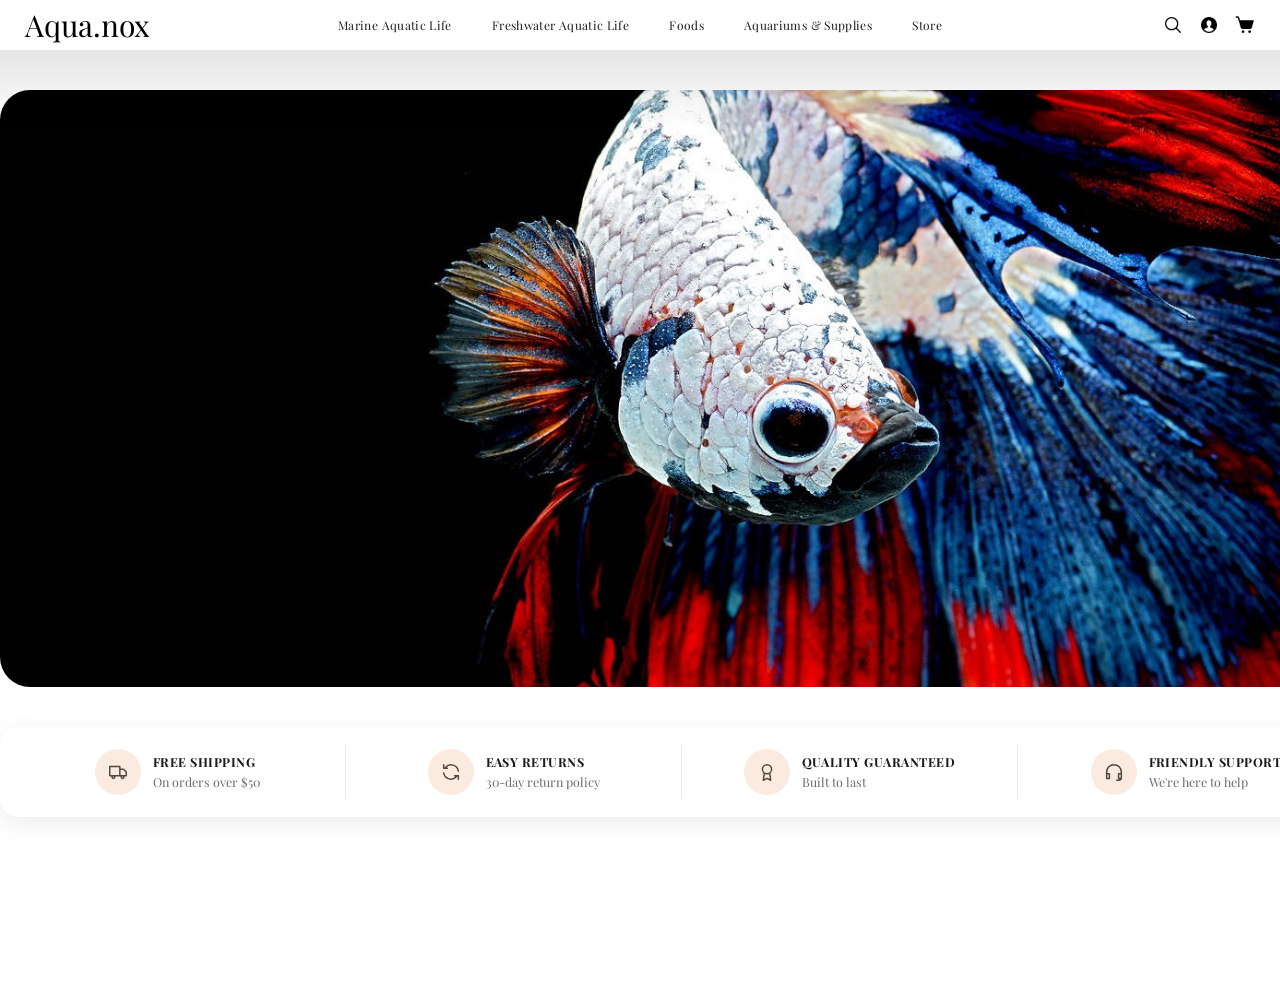
==== index.html @ 44599ef2 "name change" ====
<!DOCTYPE html>
<html lang="en">
<head>
    <link rel="preconnect" href="https://fonts.googleapis.com">
    <link rel="preconnect" href="https://fonts.gstatic.com" crossorigin>
    <link href="https://fonts.googleapis.com/css2?family=Playfair+Display:wght@400;600;700&display=swap" rel="stylesheet">
    <meta charset="UTF-8">
    <meta name="viewport" content="width=device-width, initial-scale=1.0">
    <title>Aqua.nox</title>
    <link rel="stylesheet" href="./style.css">    
</head>
<body>
    <div id="overlay"></div>
    <nav class="navbar" id="navbar">
        <div class="name" onclick="window.scrollTo({top: 50, behavior: 'smooth'})" style="cursor:none;" >
            Aqua.nox
        </div>
        <div class="menu" id="menu">
            <a href="#marine_aquatic_life">Marine Aquatic Life</a>
            <a href="#freshwater_aquatic_life">Freshwater Aquatic Life</a>
            <a href="#foods">Foods</a>
            <a href="#aquariums_and_supplies">Aquariums & Supplies</a>
            <a href="#store">Store</a>
        </div>

        <div class="contact-links">

            <a href="" target="_blank">
                <img src="images/search.png" alt="search logo" width="20" height="20">
            </a>

            <a href="" target="_blank">
                <img src="images/customer.png" alt="profile logo" width="20" height="20">
            </a>
            
            <a href="" target="_blank">
                <img src="images/cart.png" alt="cart logo" width="20" height="20">
            </a>

        </div>
    </nav>

    
    <div class="image-box">
        <img src="images/bata_background.jpg" alt="Betta fish">
    </div>


    <section class="perks">
    <div class="perk" href="shipping.html">
        <span class="perk-icon">
            <svg viewBox="0 0 24 24"><path d="M3 6h11v10H3zM14 9h4l3 3v4h-7zM7 19a1.5 1.5 0 100-3 1.5 1.5 0 000 3zM17 19a1.5 1.5 0 100-3 1.5 1.5 0 000 3z"/></svg>
        </span>
        <div class="perk-text">
            <strong>Free Shipping</strong>
            <small>On orders over $50</small>
        </div>
    </div>

    <div class="perk" href="returns.html">
        <span class="perk-icon">
            <svg viewBox="0 0 24 24"><path d="M20 11a8 8 0 00-14-4M4 4v4h4M4 13a8 8 0 0014 4M20 20v-4h-4"/></svg>
        </span>
        <div class="perk-text">
            <strong>Easy Returns</strong>
            <small>30-day return policy</small>
        </div>
    </div>

    <div class="perk" href="quality.html">
        <span class="perk-icon">
            <svg viewBox="0 0 24 24"><circle cx="12" cy="9" r="5"/><path d="M9 13.5L8 21l4-2 4 2-1-7.5"/></svg>
        </span>
        <div class="perk-text">
            <strong>Quality Guaranteed</strong>
            <small>Built to last</small>
        </div>
    </div>

    <div class="perk" href="support.html">
        <span class="perk-icon">
            <svg viewBox="0 0 24 24"><path d="M4 14v-2a8 8 0 0116 0v2M4 14h3v5H4zM17 14h3v5h-3zM20 19c0 1.5-2 2-5 2"/></svg>
        </span>
        <div class="perk-text">
            <strong>Friendly Support</strong>
            <small>We're here to help</small>
        </div>
    </div>
</section>





</body>
</html>
---- style.css ----
body{
    background-color: white;   
    margin: 0;
    padding: 0;
    /*background-image: url("images/bata_background.jpg");*/
    background-size: cover;
    background-repeat: no-repeat;
    /*background-position: top;*/
    background-attachment: fixed;
    min-height: 100vh;
    font-family: "Playfair Display", serif;
}
.navbar {
    position: fixed;               /* needed so ::after can attach to the navbar */
    background-color: rgba(255, 255, 255);
    top: 0;
    left: 0;
    right: 0; 
    z-index: 100;
    display: grid;
    grid-template-columns: 1fr auto 1fr; /* left | center | right */
    align-items: center;
    padding: 5px 25px; /* 16px 32px*/
    /*backdrop-filter: blur(8px);
    -webkit-backdrop-filter: blur(8px);*/
    /*border-bottom: 1px solid rgba(151, 151, 151);*/
}

.navbar::after {
    content: "";
    position: absolute;
    top: 100%;                           /* starts right after the padding */
    left: 0;
    width: 100%;
    height: 80px;                        /* length of the fade */
    background: linear-gradient(to bottom, rgba(0,0,0,.1), rgba(0,0,0,0));
    pointer-events: none;                /* clicks pass through */
}

.name {
    color: #000000;
    font-family:"Playfair Display", serif;
    font-size: 30px;
    font-weight: 300;
    justify-self: start;   /* keeps the logo on the left */
}

.menu {
    display: flex;
    gap: 40px;
    justify-self: center;  /* puts the menu in the middle */
}
.menu a:hover {
    font-weight: 400;
    color:#000000;
    
}

.menu a {
    color: #1D1D1F;
    mix-blend-mode: normal;      /* remove the difference blend */
    font-size: 12px;
    font-weight: 200;
    letter-spacing: 0.03em;
    text-decoration: none;
    
    /*transition: color .5s;*/
}   
.contact-links {
    display: flex;
    gap: 16px;
    align-items: center;
    justify-self: end;   /* pushes the icons to the right corner */
}

.contact-links img {
    display: block;
    transition: transform .15s;
}

.contact-links img:hover {
    transform: scale(1.1);
}

.image-box {
    width: calc(100% + 64px);
    max-width: 1800px;      /* how wide the box can get 4---*/
    aspect-ratio: 9/4; 
    /*height: 800px;         /* how tall the box is 1---*/
    margin: 90px auto 40px;     /* centers the box 100px auto */
    border-radius: 30px;
    /*background-position: top;          /* positions the box at the top of the page */
    overflow: hidden;      /* clips the image to the rounded corners */
    /*box-shadow: 0 10px 30px rgba(0, 0, 0, 0.5);  /* adds a shadow to the box */
}

.image-box img {
    width: 100%;
    height: 100%;
    object-fit: cover;     /* fills the box without stretching the photo */
    object-position: center top;
    display: block;
}






        
.perks {
    display: grid;
    grid-template-columns: repeat(4, 1fr);
    width: calc(100% + 64px);
    max-width: 1800px;
    margin: 30px auto;
    padding: 18px 10px;
    background: #fff;
    border-radius: 18px;
    box-shadow: 0 6px 24px rgba(0, 0, 0, 0.08);
}

.perk {
    text-decoration: none;     /* removes the link underline */
    color: inherit;            /* keeps your text colors, not link blue */
    display: flex;
    align-items: center;
    justify-content: center; 
    gap: 12px;
    padding: 4px 20px;
    border-right: 1px solid #ececec;   /* divider */
}

.perk:last-child {
    border-right: none;
}

.perk-icon {
    flex: none;
    display: grid;
    place-items: center;
    width: 46px;
    height: 46px;
    border-radius: 50%;
    background: #fbeadf;               /* peach circle */
}

.perk-icon svg {
    width: 22px;
    height: 22px;
    fill: none;
    stroke: #4a4a3f;
    stroke-width: 1.6;
    stroke-linecap: round;
    stroke-linejoin: round;
}

.perk-text strong {
    display: block;
    font-size: 0.78rem;
    letter-spacing: 0.04em;
    text-transform: uppercase;
    color: #1a1a1a;
}

.perk-text small {
    font-size: 0.78rem;
    color: #6b6b6b;
}

.perk:hover {
    background: #faf5f0;       /* soft highlight */
    transform: translateY(-2px);
}

.perk:hover .perk-icon {
    background: #f6d9c4;       /* icon circle gets slightly darker */
}

.perk:active {
    transform: translateY(0);  /* pressed effect */
}

.perk:focus-visible {
    outline: 3px solid #4a6b3f;  /* visible outline for keyboard users */
    outline-offset: 2px;
}

.perk-text {
    display: block;
}


/* tablet and phone: 2x2 grid, no dividers */
@media (max-width: 800px) {
    .perks {
        grid-template-columns: repeat(2, 1fr);
        gap: 16px 0;
    }
    .perk {
        border-right: none;
    }
}
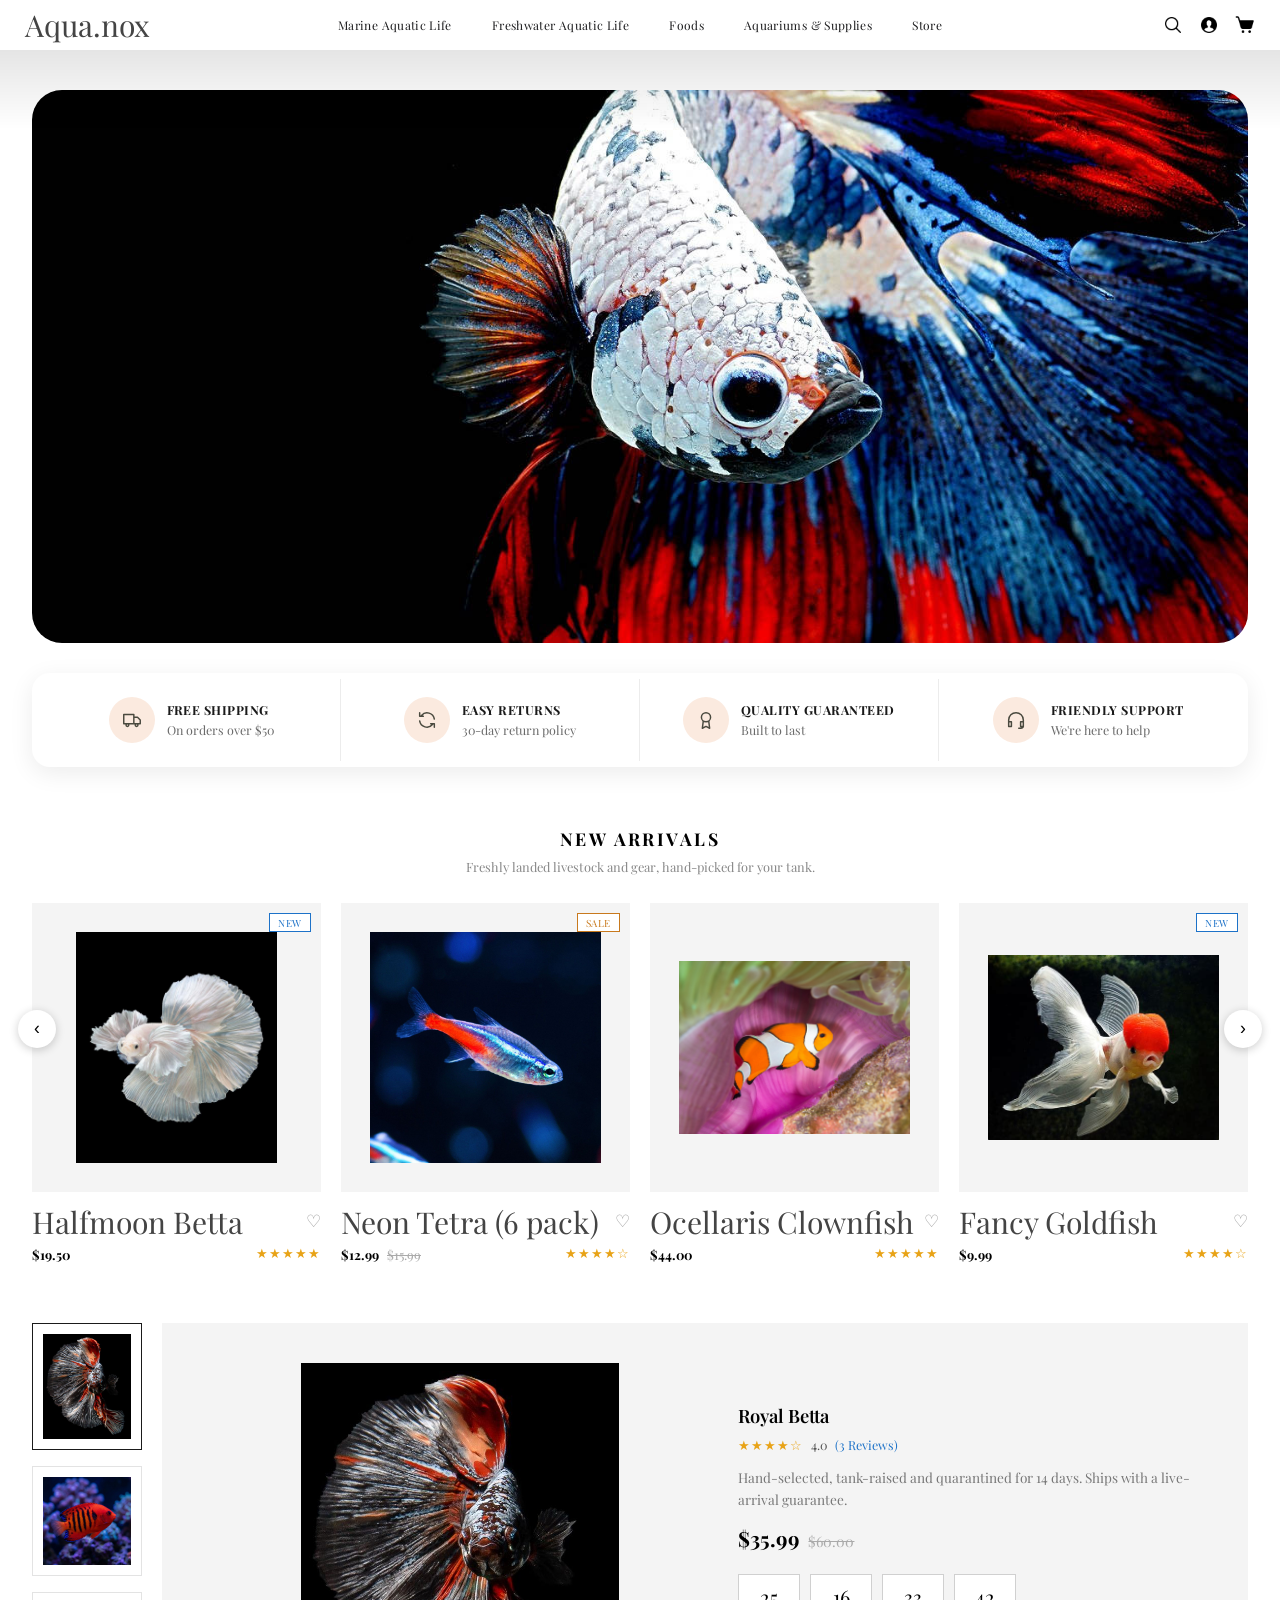
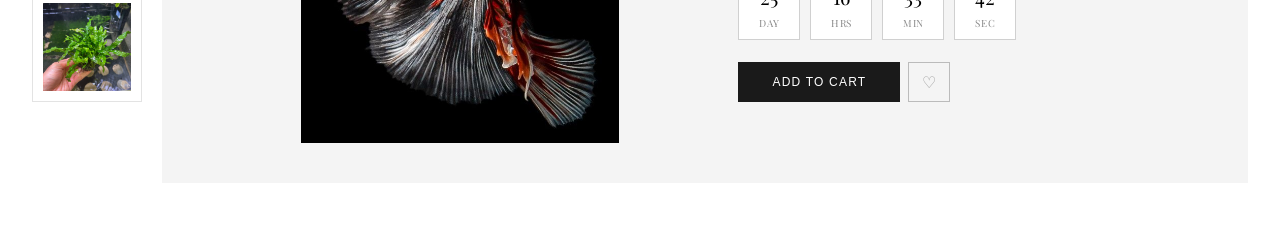
==== commit 1da781fb: "added new Arivals" ====
--- a/index.html
+++ b/index.html
@@ -47,50 +47,106 @@
 
 
     <section class="perks">
-    <div class="perk" href="shipping.html">
-        <span class="perk-icon">
-            <svg viewBox="0 0 24 24"><path d="M3 6h11v10H3zM14 9h4l3 3v4h-7zM7 19a1.5 1.5 0 100-3 1.5 1.5 0 000 3zM17 19a1.5 1.5 0 100-3 1.5 1.5 0 000 3z"/></svg>
-        </span>
-        <div class="perk-text">
-            <strong>Free Shipping</strong>
-            <small>On orders over $50</small>
+        <div class="perk" href="shipping.html">
+            <span class="perk-icon">
+                <svg viewBox="0 0 24 24"><path d="M3 6h11v10H3zM14 9h4l3 3v4h-7zM7 19a1.5 1.5 0 100-3 1.5 1.5 0 000 3zM17 19a1.5 1.5 0 100-3 1.5 1.5 0 000 3z"/></svg>
+            </span>
+            <div class="perk-text">
+                <strong>Free Shipping</strong>
+                <small>On orders over $50</small>
+            </div>
         </div>
-    </div>
 
-    <div class="perk" href="returns.html">
-        <span class="perk-icon">
-            <svg viewBox="0 0 24 24"><path d="M20 11a8 8 0 00-14-4M4 4v4h4M4 13a8 8 0 0014 4M20 20v-4h-4"/></svg>
-        </span>
-        <div class="perk-text">
-            <strong>Easy Returns</strong>
-            <small>30-day return policy</small>
+        <div class="perk" href="returns.html">
+            <span class="perk-icon">
+                <svg viewBox="0 0 24 24"><path d="M20 11a8 8 0 00-14-4M4 4v4h4M4 13a8 8 0 0014 4M20 20v-4h-4"/></svg>
+            </span>
+            <div class="perk-text">
+                <strong>Easy Returns</strong>
+                <small>30-day return policy</small>
+            </div>
         </div>
-    </div>
 
-    <div class="perk" href="quality.html">
-        <span class="perk-icon">
-            <svg viewBox="0 0 24 24"><circle cx="12" cy="9" r="5"/><path d="M9 13.5L8 21l4-2 4 2-1-7.5"/></svg>
-        </span>
-        <div class="perk-text">
-            <strong>Quality Guaranteed</strong>
-            <small>Built to last</small>
+        <div class="perk" href="quality.html">
+            <span class="perk-icon">
+                <svg viewBox="0 0 24 24"><circle cx="12" cy="9" r="5"/><path d="M9 13.5L8 21l4-2 4 2-1-7.5"/></svg>
+            </span>
+            <div class="perk-text">
+                <strong>Quality Guaranteed</strong>
+                <small>Built to last</small>
+            </div>
         </div>
-    </div>
 
-    <div class="perk" href="support.html">
-        <span class="perk-icon">
-            <svg viewBox="0 0 24 24"><path d="M4 14v-2a8 8 0 0116 0v2M4 14h3v5H4zM17 14h3v5h-3zM20 19c0 1.5-2 2-5 2"/></svg>
-        </span>
-        <div class="perk-text">
-            <strong>Friendly Support</strong>
-            <small>We're here to help</small>
+        <div class="perk" href="support.html">
+            <span class="perk-icon">
+                <svg viewBox="0 0 24 24"><path d="M4 14v-2a8 8 0 0116 0v2M4 14h3v5H4zM17 14h3v5h-3zM20 19c0 1.5-2 2-5 2"/></svg>
+            </span>
+            <div class="perk-text">
+                <strong>Friendly Support</strong>
+                <small>We're here to help</small>
+            </div>
         </div>
-    </div>
-</section>
+    </section>
 
 
 
 
 
+
+<section class="sec" id="new-arrivals">
+    <div class="head">
+        <h2>New Arrivals</h2>
+        <p>Freshly landed livestock and gear, hand-picked for your tank.</p>
+    </div>
+ 
+    <div class="carousel">
+        <button class="arrow prev" aria-label="Previous">&#8249;</button>
+        <div class="track" id="track"></div>
+        <button class="arrow next" aria-label="Next">&#8250;</button> 
+    </div>
+ 
+    <div class="spot">
+        <div class="thumbs" id="thumbs" role="tablist"></div>
+        <div class="panel">
+            <div class="pic" id="pic">
+            </div>
+            <div>
+                <h3 id="dName"></h3>
+
+                <div class="rate">
+                    <span class="stars" id="dStars"></span>
+                    <span id="dScore"></span>
+                    <a href="#" id="dRev"></a>
+                </div>
+
+
+                <p class="desc" id="dDesc"></p>
+
+                <div class="big" id="dPrice"></div>
+
+                <div class="timer" aria-label="Offer ends in">
+                    <div><b id="tD">00</b><small>DAY</small></div>
+                    <div><b id="tH">00</b><small>HRS</small></div>
+                    <div><b id="tM">00</b><small>MIN</small></div>
+                    <div><b id="tS">00</b><small>SEC</small></div>
+                </div>
+
+
+                <div class="buy">
+                    <button class="cart" type="button">Add to cart</button>
+                    <button class="ic heart" type="button" aria-label="Save">&#9825;</button>
+                </div>
+
+
+            </div>
+        </div>
+    </div>
+</section>
+    
+
+
+
+
+<script src="./script.js"></script>
 </body>
 </html>
--- a/style.css
+++ b/style.css
@@ -1,9 +1,13 @@
+
+/* 1. Put this at the very top of your CSS */
+*, *::before, *::after {
+    box-sizing: border-box;
+}
 
 body{
     background-color: white;   
     margin: 0;
     padding: 0;
-    /*background-image: url("images/bata_background.jpg");*/
     background-size: cover;
     background-repeat: no-repeat;
     /*background-position: top;*/
@@ -82,54 +86,92 @@
 .contact-links img:hover {
     transform: scale(1.1);
 }
-
-.image-box {
-    width: calc(100% + 64px);
-    max-width: 1800px;      /* how wide the box can get 4---*/
-    aspect-ratio: 9/4; 
-    /*height: 800px;         /* how tall the box is 1---*/
-    margin: 90px auto 40px;     /* centers the box 100px auto */
-    border-radius: 30px;
-    /*background-position: top;          /* positions the box at the top of the page */
-    overflow: hidden;      /* clips the image to the rounded corners */
-    /*box-shadow: 0 10px 30px rgba(0, 0, 0, 0.5);  /* adds a shadow to the box */
-}
-
 .image-box img {
     width: 100%;
-    height: 100%;
-    object-fit: cover;     /* fills the box without stretching the photo */
-    object-position: center top;
+    height: auto;
+    object-fit: initial;     /* fills the box without stretching the photo */
+    object-position:70% center;
     display: block;
 }
 
-
-
-
-
-
-        
+html, body {
+    overflow-x: hidden;              /* safety net: no sideways scrolling */
+}
+
+/* 2. Shared width, so the image and strip always match */
+.image-box,.perks {
+    width: calc(100% - 64px);        /* 32px gap on each side */
+    max-width: 1440px;
+    margin-left: auto;
+    margin-right: auto;
+}
+
+.image-box {
+    /*height: clamp(320px, 70vh, 900px);*/
+    height:auto;
+    aspect-ratio:  2.2 / 1;
+    margin-top: 90px;
+    margin-bottom: 30px;
+    border-radius: 30px;
+    overflow: hidden;
+}
+
+/* 3. The strip: 4 columns that can shrink */
 .perks {
     display: grid;
-    grid-template-columns: repeat(4, 1fr);
-    width: calc(100% + 64px);
-    max-width: 1800px;
-    margin: 30px auto;
-    padding: 18px 10px;
+    grid-template-columns: repeat(4, minmax(0, 1fr));   /* minmax(0, …) lets columns shrink */
+    margin-bottom: 30px;
+    padding: 6px 10px;
     background: #fff;
     border-radius: 18px;
     box-shadow: 0 6px 24px rgba(0, 0, 0, 0.08);
 }
 
 .perk {
-    text-decoration: none;     /* removes the link underline */
-    color: inherit;            /* keeps your text colors, not link blue */
     display: flex;
     align-items: center;
-    justify-content: center; 
+    justify-content: center;
     gap: 12px;
-    padding: 4px 20px;
-    border-right: 1px solid #ececec;   /* divider */
+    min-width: 0;                    /* allows text to wrap instead of overflowing */
+    padding: 18px 14px;
+    border-right: 1px solid #ececec;
+}
+
+.perk:last-child { border-right: none; }
+
+.perk-text strong,.perk-text small {
+    overflow-wrap: anywhere;         /* long words wrap instead of being cut off */
+}
+
+/* 4. Tablet: 2 x 2 grid */
+@media (max-width: 1000px) {
+    .perks {
+        grid-template-columns: repeat(2, minmax(0, 1fr));
+        gap: 18px 0;
+    }
+    .perk:nth-child(2) { border-right: none; }
+}
+
+/* 5. Phone: smaller image and a single column */
+@media (max-width: 600px) {
+    .image-box,
+    .perks {
+        width: calc(100% - 32px);    /* 16px gap on each side */
+    }
+    .image-box {
+        aspect-ratio: 4 / 3;
+        border-radius: 20px;
+    }
+    .perks {
+        grid-template-columns: 1fr;
+    }
+    .perk {
+        justify-content: flex-start;
+        border-right: none;
+        border-bottom: 1px solid #ececec;
+        padding: 12px 14px;
+    }
+    .perk:last-child { border-bottom: none; }
 }
 
 .perk:last-child {
@@ -170,6 +212,7 @@
 }
 
 .perk:hover {
+    border-radius: 18px;
     background: #faf5f0;       /* soft highlight */
     transform: translateY(-2px);
 }
@@ -201,4 +244,307 @@
     .perk {
         border-right: none;
     }
-}+}
+
+
+
+
+
+
+
+
+
+
+
+
+
+
+
+
+
+
+
+
+
+
+
+
+
+
+
+
+
+
+
+
+.sec{
+    width:calc(100% - 64px);
+    max-width:1440px;
+    margin:60px auto
+}
+.head{
+    text-align:center;
+    margin-bottom:28px
+}
+.head h2{
+    margin:0 0 8px;
+    font-size:1.1rem;
+    letter-spacing:.14em;
+    text-transform:uppercase
+}
+.head p{
+    margin:0 auto;
+    max-width:460px;
+    font-size:.8rem;
+    color:#888
+}
+ 
+/* product card + carousel */
+.card{
+    display:flex;
+    flex-direction:column;
+    min-width:0
+}
+.thumb{
+    position:relative;
+    aspect-ratio:1/1;
+    background:#f4f4f4;
+    display:grid;
+    place-items:center;
+    overflow:hidden
+}
+.thumb img,.thumb svg{
+    width:80%;
+    height:80%;
+    object-fit:contain;
+    transition:transform .3s
+}
+.card:hover .thumb img,.card:hover .thumb svg{
+    transform:scale(1.06)
+}
+.badge{
+    position:absolute;
+    top:10px;
+    right:10px;
+    font-size:.62rem;
+    letter-spacing:.06em;
+    padding:2px 8px;
+    border:1px solid;
+    background:#fff;
+    text-transform:uppercase
+}
+.badge.sale{
+    color:#c8791d
+}
+.badge.new{
+    color:#1d72c8
+}
+.info{
+    padding-top:10px;
+    font-size:.82rem
+}
+.row{
+    display:flex;
+    justify-content:space-between;
+    align-items:center;
+    gap:8px
+}
+.name{
+    margin:0;
+    font-weight:400;
+    color:#444
+}
+.heart{
+    border:0;
+    background:none;
+    cursor:pointer;
+    font-size:1.05rem;
+    color:#999;
+    padding:0
+}
+.heart.on{
+    color:#d6336c
+}
+.price{
+    font-weight:700;
+    margin-top:4px
+}
+.old{
+    font-weight:400;
+    color:#aaa;
+    text-decoration:line-through;
+    margin-left:8px
+}
+.stars{
+    color:#e8a317;
+    font-size:.8rem;
+    letter-spacing:1px
+}
+.carousel{
+    position:relative
+}
+
+
+
+.track{
+    display:flex;
+    gap:20px;
+    overflow-x:auto;
+    scroll-snap-type:x mandatory;
+    scroll-behavior:smooth;
+    scrollbar-width:none
+}
+.track::-webkit-scrollbar{
+    display:none
+}
+.track .card{
+    flex:0 0 calc((100% - 60px)/4);
+    scroll-snap-align:start
+}
+
+.arrow{
+    position:absolute;
+    top:35%;
+    transform:translateY(-50%);
+    width:38px;
+    height:38px;
+    border-radius:50%;
+    border:0;
+    background:#fff;
+    box-shadow:0 2px 10px rgba(0,0,0,.2);
+    cursor:pointer;
+    font-size:1.1rem;
+    z-index:2
+}
+
+.arrow.prev{
+    left:-14px
+}
+.arrow.next{
+    right:-14px
+}
+ 
+/* spotlight (deal) block */
+.spot{
+    display:grid;
+    grid-template-columns:110px 1fr;
+    gap:20px;
+    margin-top:60px
+}
+.thumbs{
+    display:flex;
+    flex-direction:column;
+    gap:16px
+}
+.t{aspect-ratio:1/1;background:#fff;
+    border:1px solid #e3e3e3;padding:10px;
+    cursor:pointer;display:grid;
+    place-items:center
+}
+.t svg,.t img{
+    width:100%;
+    height:100%;
+    object-fit:contain}
+.t[aria-selected=true]{
+    border-color:#1a1a1a
+}
+.panel{
+    background:#f4f4f4;
+    display:grid;
+    grid-template-columns:1.1fr 1fr;
+    align-items:center;
+    gap:20px;
+    padding:40px
+}
+.panel .pic{
+    display:grid;
+    place-items:center
+}
+.panel .pic svg,.panel .pic img{
+    width:min(100%,420px);
+    height:auto;
+    max-height:380px;
+    object-fit:contain
+}
+.panel h3{
+    margin:0 0 8px;
+    font-size:1.15rem;
+    font-weight:600}
+.rate{
+    font-size:.78rem;
+    color:#555;display:flex;
+    gap:8px;align-items:center
+}
+.rate a{
+    color:#1d72c8;
+    text-decoration:none
+}
+.desc{
+    font-size:.85rem;
+    line-height:1.6;
+    color:#777;
+    margin:14px 0
+}
+.big{
+    font-size:1.3rem;
+    font-weight:700
+}
+.big .old{
+    font-size:.9rem
+}
+.timer{
+    display:flex;
+    gap:10px;
+    margin:22px 0
+}
+.timer div{
+    width:62px;
+    padding:8px 0;
+    border:1px solid #d0d0d0;
+    background:#fff;
+    text-align:center}
+.timer b{
+    display:block;
+    font-size:1.25rem;
+    font-weight:400
+}
+.timer small{
+    font-size:.62rem;
+    letter-spacing:.08em;
+    color:#888}
+.buy{
+    display:flex;
+    gap:8px
+}
+.buy .cart{
+    flex:0 0 auto;
+    padding:13px 34px;
+    border:0;
+    background:#1a1a1a;
+    color:#fff;
+    font-size:.75rem;letter-spacing:.1em;text-transform:uppercase;
+    cursor:pointer
+}
+.buy .ic{
+    width:42px;border:1px solid #bbb;
+    background:none;
+    cursor:pointer;
+    font-size:1rem
+}
+ 
+@media (max-width:1000px){
+  .track .card{flex-basis:calc((100% - 20px)/2)}
+  .spot{grid-template-columns:1fr}
+  .thumbs{flex-direction:row}
+  .t{width:90px}
+.panel{
+    grid-template-columns:1fr;
+    padding:24px
+}
+}
+@media (max-width:600px){
+  .sec{width:calc(100% - 32px)}
+  .track .card{flex-basis:72%}
+  .arrow{display:none}
+  .timer div{width:54px}
+}
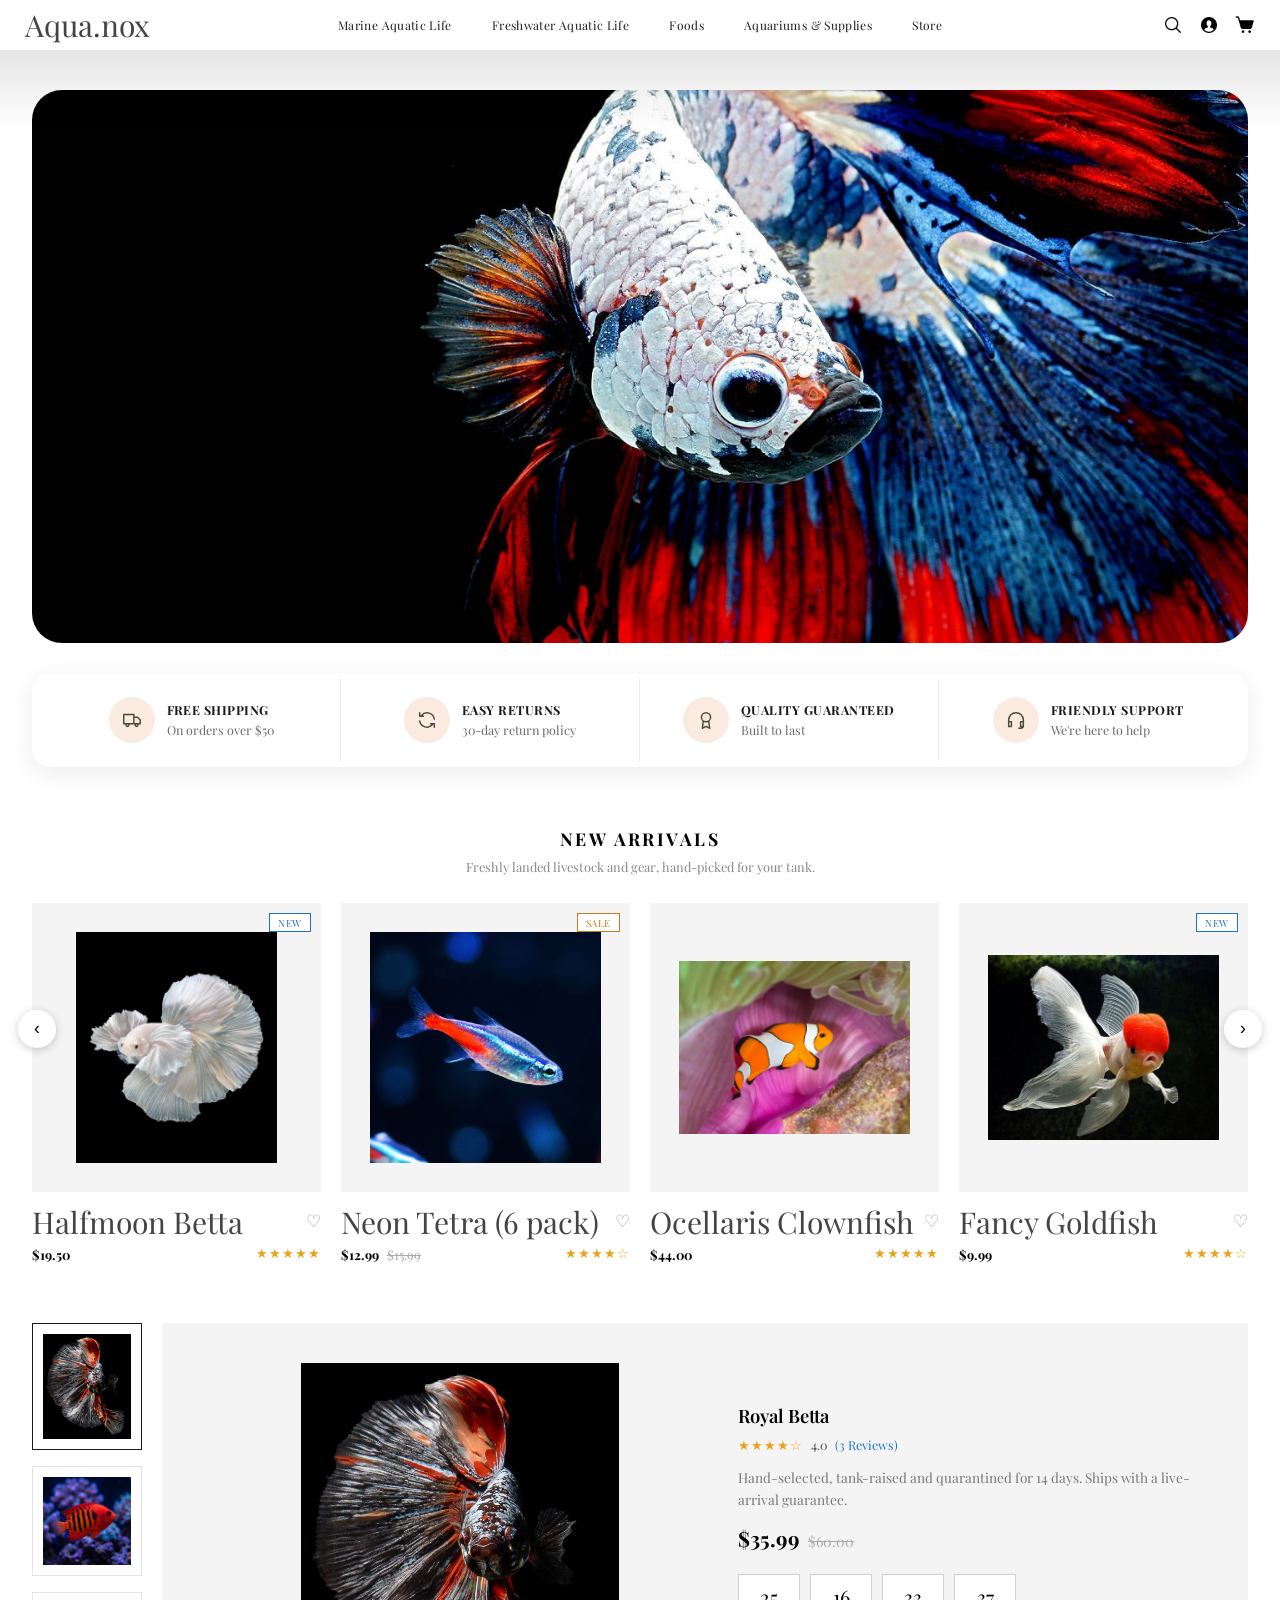
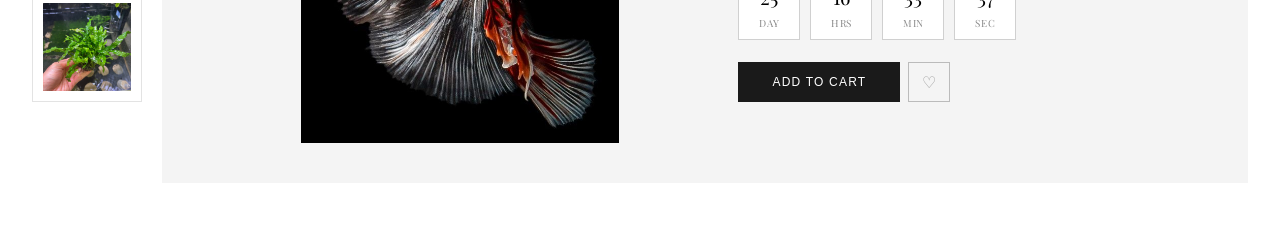
==== commit a24f43e4: "fixing format" ====
--- a/index.html
+++ b/index.html
@@ -93,56 +93,59 @@
 
 
 
-<section class="sec" id="new-arrivals">
-    <div class="head">
-        <h2>New Arrivals</h2>
-        <p>Freshly landed livestock and gear, hand-picked for your tank.</p>
-    </div>
+    <section class="sec" id="new-arrivals">
+        <div class="head">
+            <h2>New Arrivals</h2>
+            <p>Freshly landed livestock and gear, hand-picked for your tank.</p>
+        </div>
  
-    <div class="carousel">
-        <button class="arrow prev" aria-label="Previous">&#8249;</button>
-        <div class="track" id="track"></div>
-        <button class="arrow next" aria-label="Next">&#8250;</button> 
-    </div>
+        <div class="carousel">
+            <button class="arrow prev" aria-label="Previous">&#8249;</button>
+            <div class="track" id="track"></div>
+            <button class="arrow next" aria-label="Next">&#8250;</button> 
+        </div>
  
-    <div class="spot">
-        <div class="thumbs" id="thumbs" role="tablist"></div>
-        <div class="panel">
-            <div class="pic" id="pic">
-            </div>
-            <div>
-                <h3 id="dName"></h3>
+        <div class="spot">
+            <div class="thumbs" id="thumbs" role="tablist"></div>
+            <div class="panel">
+                <div class="pic" id="pic">
+                </div>
+                <div>
+                    <h3 id="dName"></h3>
 
-                <div class="rate">
-                    <span class="stars" id="dStars"></span>
-                    <span id="dScore"></span>
-                    <a href="#" id="dRev"></a>
-                </div>
+                    <div class="rate">
+                        <span class="stars" id="dStars"></span>
+                        <span id="dScore"></span>
+                        <a href="#" id="dRev"></a>
+                    </div>
 
 
-                <p class="desc" id="dDesc"></p>
+                    <p class="desc" id="dDesc"></p>
 
-                <div class="big" id="dPrice"></div>
+                    <div class="big" id="dPrice"></div>
 
-                <div class="timer" aria-label="Offer ends in">
-                    <div><b id="tD">00</b><small>DAY</small></div>
-                    <div><b id="tH">00</b><small>HRS</small></div>
-                    <div><b id="tM">00</b><small>MIN</small></div>
-                    <div><b id="tS">00</b><small>SEC</small></div>
-                </div>
+                    <div class="timer" aria-label="Offer ends in">
+                        <div><b id="tD">00</b><small>DAY</small></div>
+                        <div><b id="tH">00</b><small>HRS</small></div>
+                        <div><b id="tM">00</b><small>MIN</small></div>
+                        <div><b id="tS">00</b><small>SEC</small></div>
+                    </div>
 
 
-                <div class="buy">
-                    <button class="cart" type="button">Add to cart</button>
-                    <button class="ic heart" type="button" aria-label="Save">&#9825;</button>
+                    <div class="buy">
+                        <button class="cart" type="button">Add to cart</button>
+                        <button class="ic heart" type="button" aria-label="Save">&#9825;</button>
+                    </div>
                 </div>
+            </div>
+        </div>
+    </section>
+    
 
 
-            </div>
-        </div>
-    </div>
-</section>
-    
+
+
+
 
 
 
--- a/style.css
+++ b/style.css
@@ -245,38 +245,7 @@
         border-right: none;
     }
 }
-
-
-
-
-
-
-
-
-
-
-
-
-
-
-
-
-
-
-
-
-
-
-
-
-
-
-
-
-
-
-
-
+/*--------------------------------------------------------------------*/
 .sec{
     width:calc(100% - 64px);
     max-width:1440px;
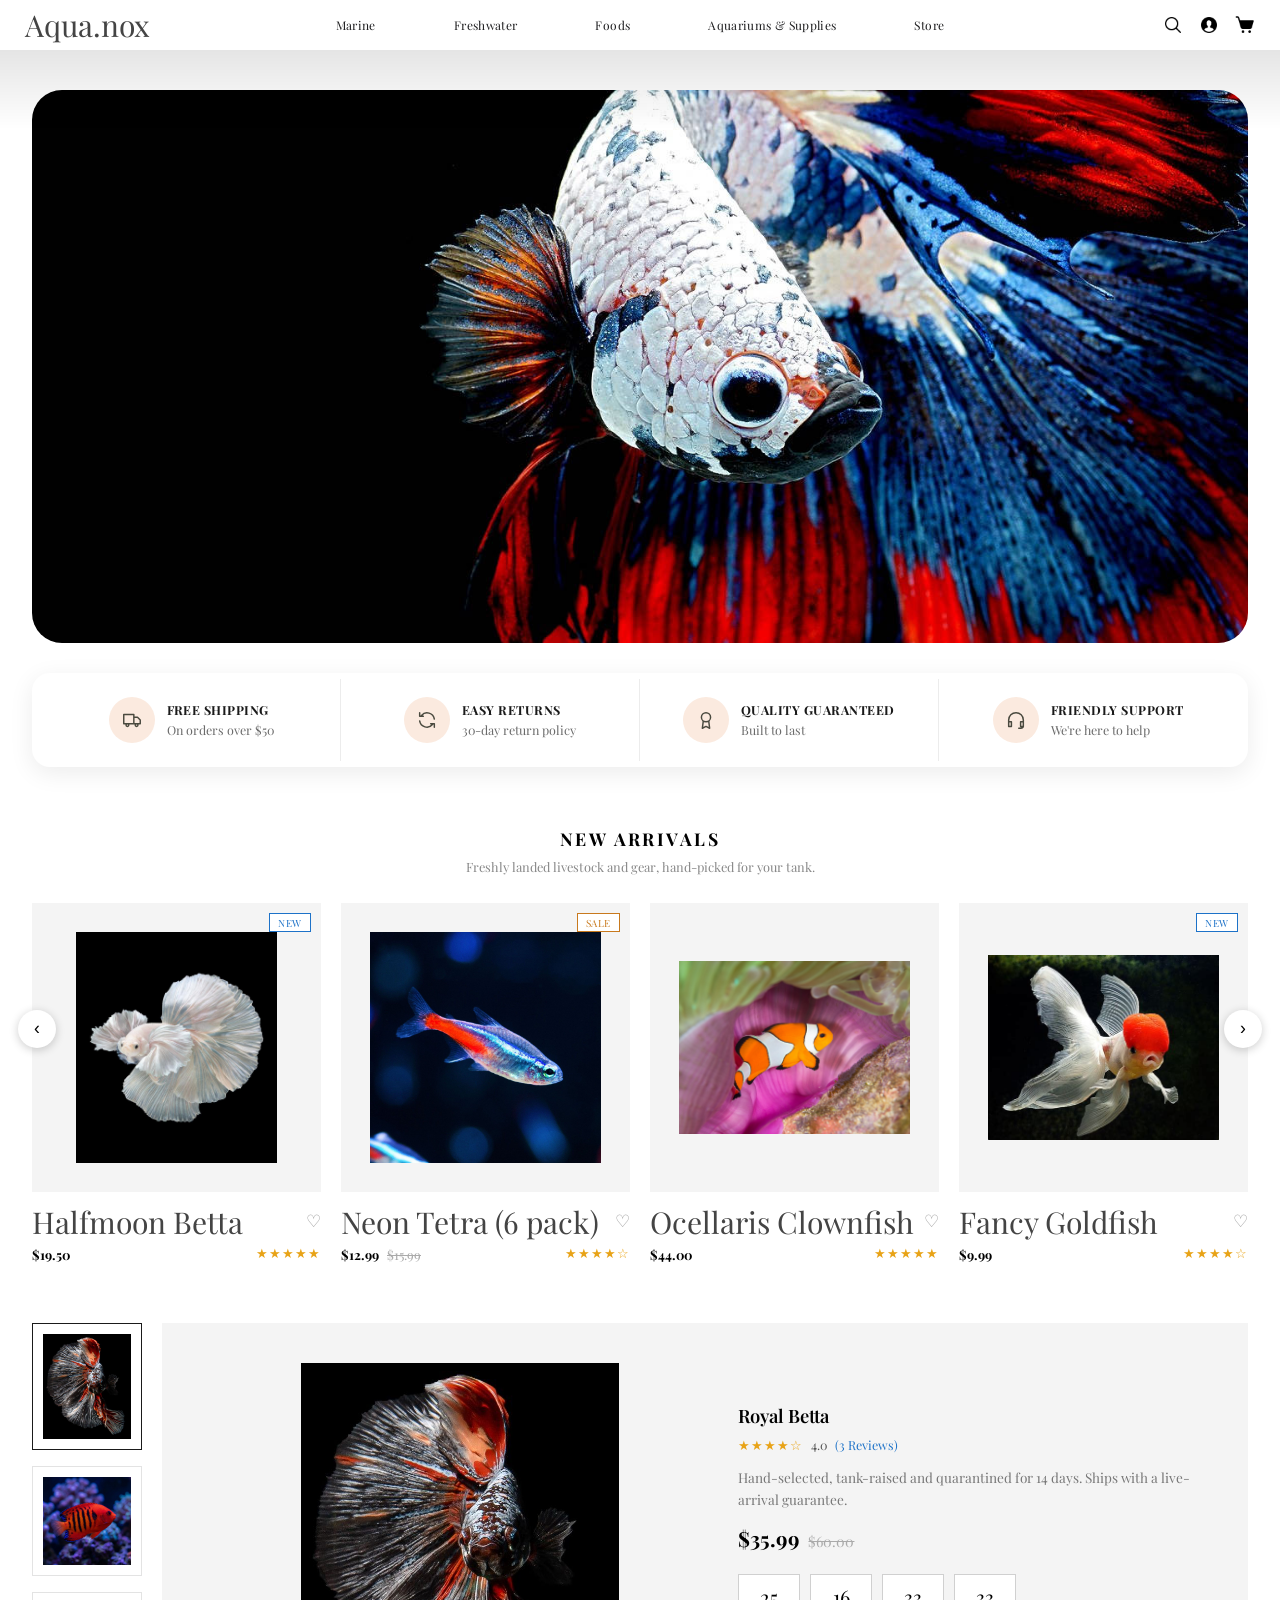
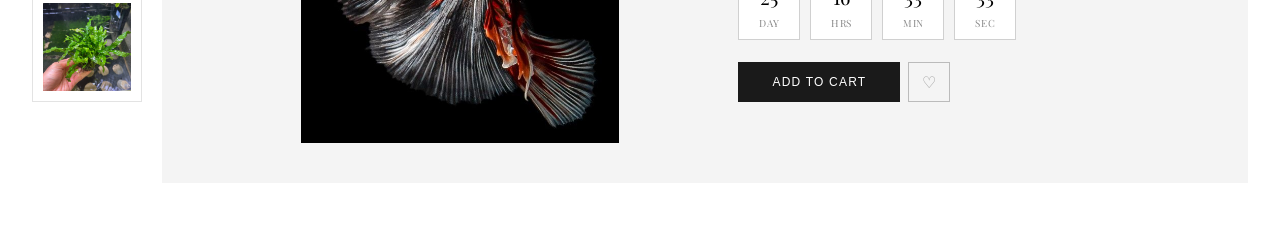
==== commit aedc0e96: "navigation bar fixing the manu is now clickble and hover animation is added" ====
--- a/index.html
+++ b/index.html
@@ -7,7 +7,8 @@
     <meta charset="UTF-8">
     <meta name="viewport" content="width=device-width, initial-scale=1.0">
     <title>Aqua.nox</title>
-    <link rel="stylesheet" href="./style.css">    
+    <link rel="stylesheet" href="./style.css">
+        
 </head>
 <body>
     <div id="overlay"></div>
@@ -16,8 +17,8 @@
             Aqua.nox
         </div>
         <div class="menu" id="menu">
-            <a href="#marine_aquatic_life">Marine Aquatic Life</a>
-            <a href="#freshwater_aquatic_life">Freshwater Aquatic Life</a>
+            <a href="#marine_aquatic_life">Marine</a>
+            <a href="#freshwater_aquatic_life">Freshwater</a>
             <a href="#foods">Foods</a>
             <a href="#aquariums_and_supplies">Aquariums & Supplies</a>
             <a href="#store">Store</a>
@@ -36,7 +37,6 @@
             <a href="" target="_blank">
                 <img src="images/cart.png" alt="cart logo" width="20" height="20">
             </a>
-
         </div>
     </nav>
 
--- a/style.css
+++ b/style.css
@@ -58,18 +58,29 @@
 .menu a:hover {
     font-weight: 400;
     color:#000000;
-    
+    border-color: currentColor;
+    border-radius: 100px;
 }
 
 .menu a {
+    padding: 8px 18px;
+    border: .2px solid transparent;
+    border-radius: 100px;
     color: #1D1D1F;
     mix-blend-mode: normal;      /* remove the difference blend */
     font-size: 12px;
     font-weight: 200;
     letter-spacing: 0.03em;
     text-decoration: none;
-    
-    /*transition: color .5s;*/
+}
+.menu a.active {
+    background: #000;
+    color: #fff;
+    border-color: #000;
+}
+
+.menu a.active:hover {
+    color: #fff;          /* keeps the text white when hovering the selected link */
 }   
 .contact-links {
     display: flex;
@@ -86,6 +97,11 @@
 .contact-links img:hover {
     transform: scale(1.1);
 }
+
+
+
+
+
 .image-box img {
     width: 100%;
     height: auto;
@@ -137,8 +153,6 @@
     border-right: 1px solid #ececec;
 }
 
-.perk:last-child { border-right: none; }
-
 .perk-text strong,.perk-text small {
     overflow-wrap: anywhere;         /* long words wrap instead of being cut off */
 }
@@ -245,6 +259,10 @@
         border-right: none;
     }
 }
+
+
+
+
 /*--------------------------------------------------------------------*/
 .sec{
     width:calc(100% - 64px);
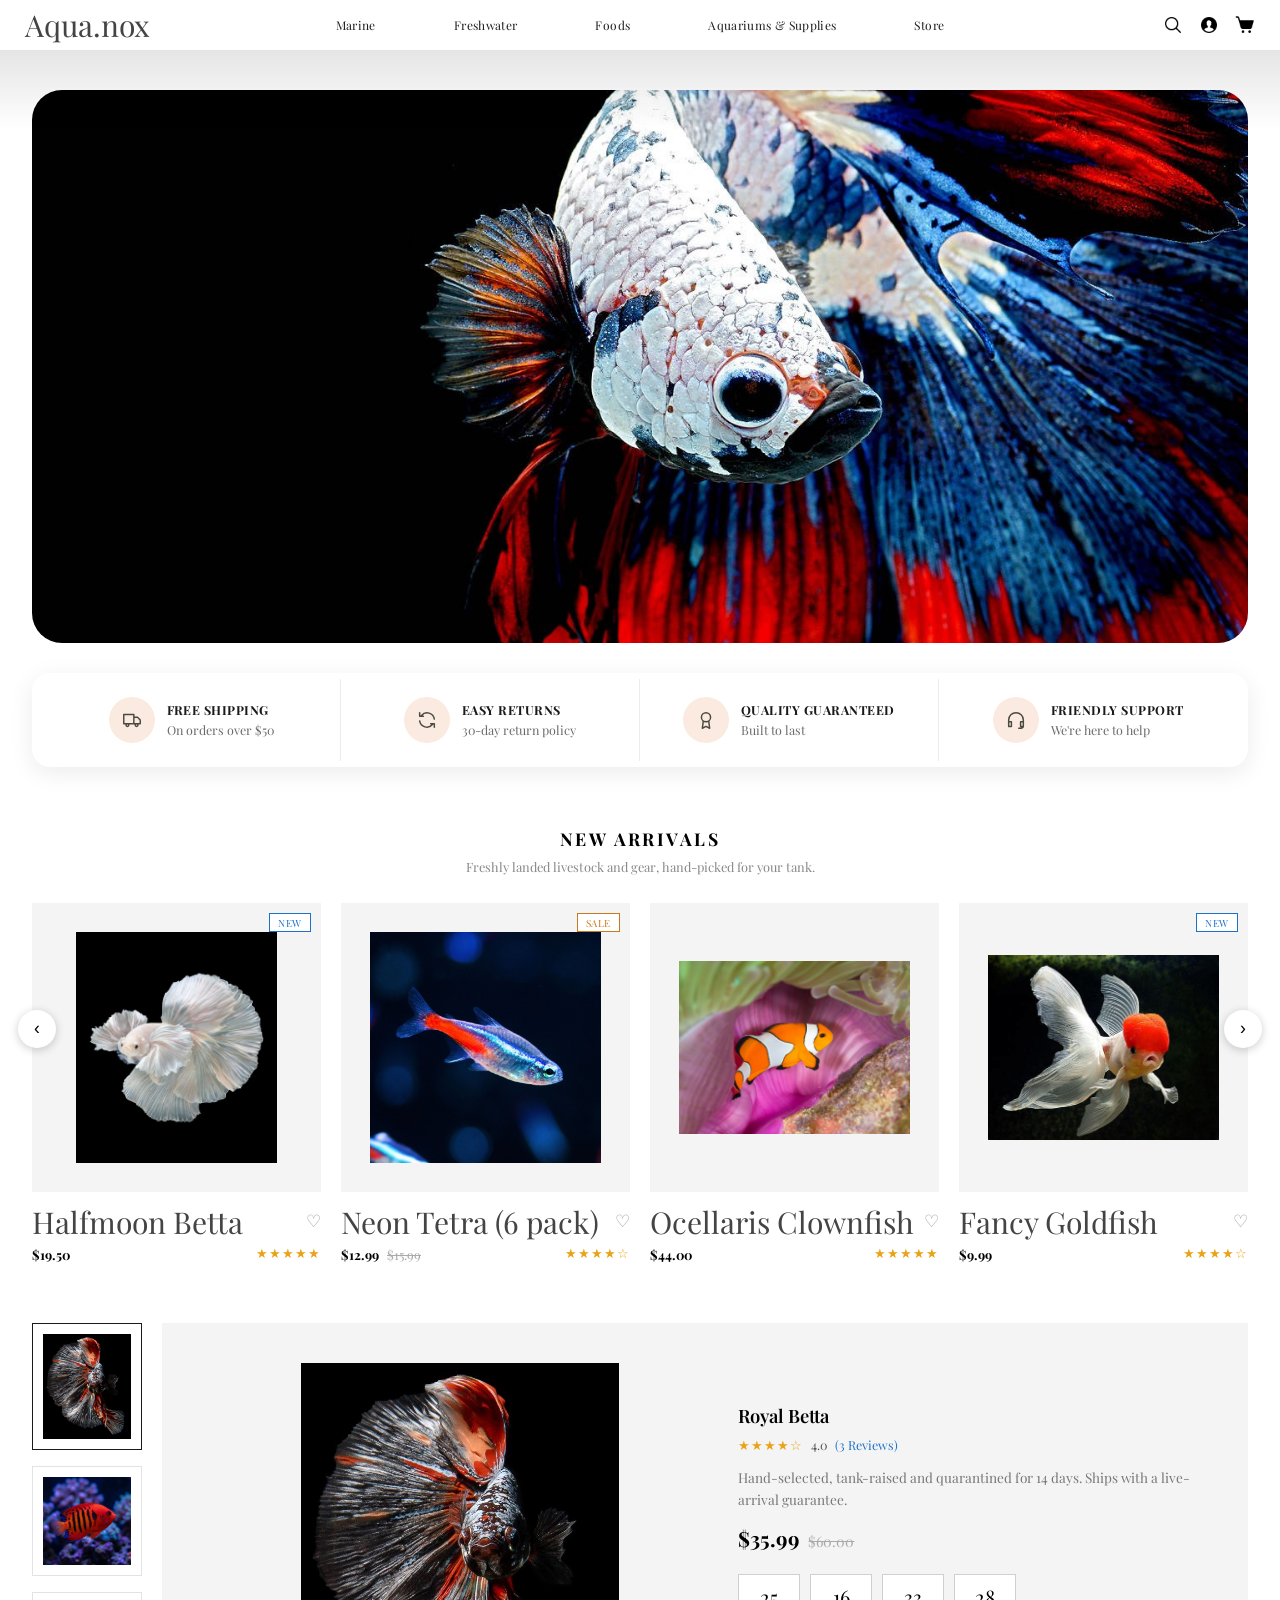
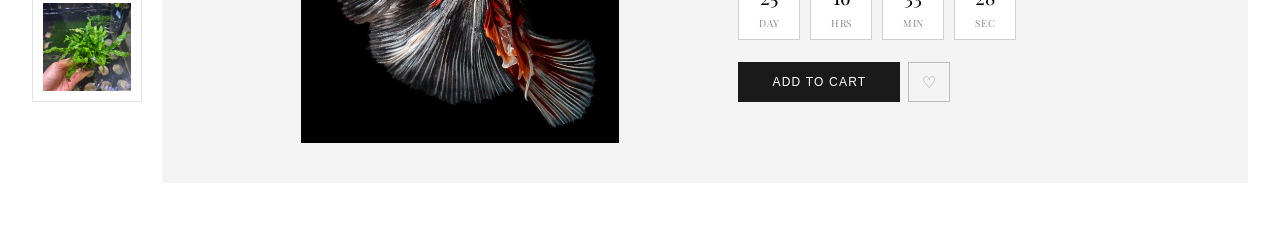
==== commit eafd7354: "V1.2 1.Navigation bar is separated so it could be easily use in any pages. 2.New pages are created f" ====
--- a/index.html
+++ b/index.html
@@ -12,38 +12,21 @@
 </head>
 <body>
     <div id="overlay"></div>
-    <nav class="navbar" id="navbar">
-        <div class="name" onclick="window.scrollTo({top: 50, behavior: 'smooth'})" style="cursor:none;" >
-            Aqua.nox
-        </div>
-        <div class="menu" id="menu">
-            <a href="#marine_aquatic_life">Marine</a>
-            <a href="#freshwater_aquatic_life">Freshwater</a>
-            <a href="#foods">Foods</a>
-            <a href="#aquariums_and_supplies">Aquariums & Supplies</a>
-            <a href="#store">Store</a>
-        </div>
 
-        <div class="contact-links">
 
-            <a href="" target="_blank">
-                <img src="images/search.png" alt="search logo" width="20" height="20">
-            </a>
+    
+    <script src="./nevbar.js"></script>
 
-            <a href="" target="_blank">
-                <img src="images/customer.png" alt="profile logo" width="20" height="20">
-            </a>
-            
-            <a href="" target="_blank">
-                <img src="images/cart.png" alt="cart logo" width="20" height="20">
-            </a>
-        </div>
-    </nav>
+
+
 
     
     <div class="image-box">
         <img src="images/bata_background.jpg" alt="Betta fish">
     </div>
+
+
+
 
 
     <section class="perks">
--- a/style.css
+++ b/style.css
@@ -43,6 +43,8 @@
 }
 
 .name {
+    text-decoration: none;
+    cursor: pointer;
     color: #000000;
     font-family:"Playfair Display", serif;
     font-size: 30px;
@@ -98,9 +100,49 @@
     transform: scale(1.1);
 }
 
-
-
-
+.burger { display: none; }
+
+@media (max-width: 900px) {
+    .navbar {
+        grid-template-columns: 1fr auto auto;
+        padding: calc(5px + env(safe-area-inset-top)) 16px 5px;
+    }
+    .name          { grid-row: 1; grid-column: 1; font-size: 24px; white-space: nowrap; }
+    .contact-links { grid-row: 1; grid-column: 2; gap: 4px; }
+    .contact-links a { display: grid; place-items: center; width: 40px; height: 40px; }
+
+    .burger {
+        grid-row: 1; grid-column: 3;
+        display: grid; align-content: center; gap: 5px;
+        width: 40px; height: 40px;
+        background: none; border: 0; cursor: pointer;
+    }
+    .burger span {
+        display: block; width: 22px; height: 2px;
+        margin: 0 auto; background: #000;
+        transition: transform .25s, opacity .25s;
+    }
+    .burger[aria-expanded="true"] span:nth-child(1) { transform: translateY(7px) rotate(45deg); }
+    .burger[aria-expanded="true"] span:nth-child(2) { opacity: 0; }
+    .burger[aria-expanded="true"] span:nth-child(3) { transform: translateY(-7px) rotate(-45deg); }
+
+    .menu {
+        grid-row: 2; grid-column: 1 / -1;
+        display: none;
+        flex-direction: column;
+        gap: 0;
+        padding: 6px 0 12px;
+    }
+    .menu.open { display: flex; }
+    .menu a {
+        padding: 14px 4px;
+        font-size: 14px;
+        border: 0;
+        border-bottom: 1px solid #eee;
+        border-radius: 0;
+    }
+    .menu a.active { padding-left: 14px; border-radius: 10px; }
+}
 
 .image-box img {
     width: 100%;
